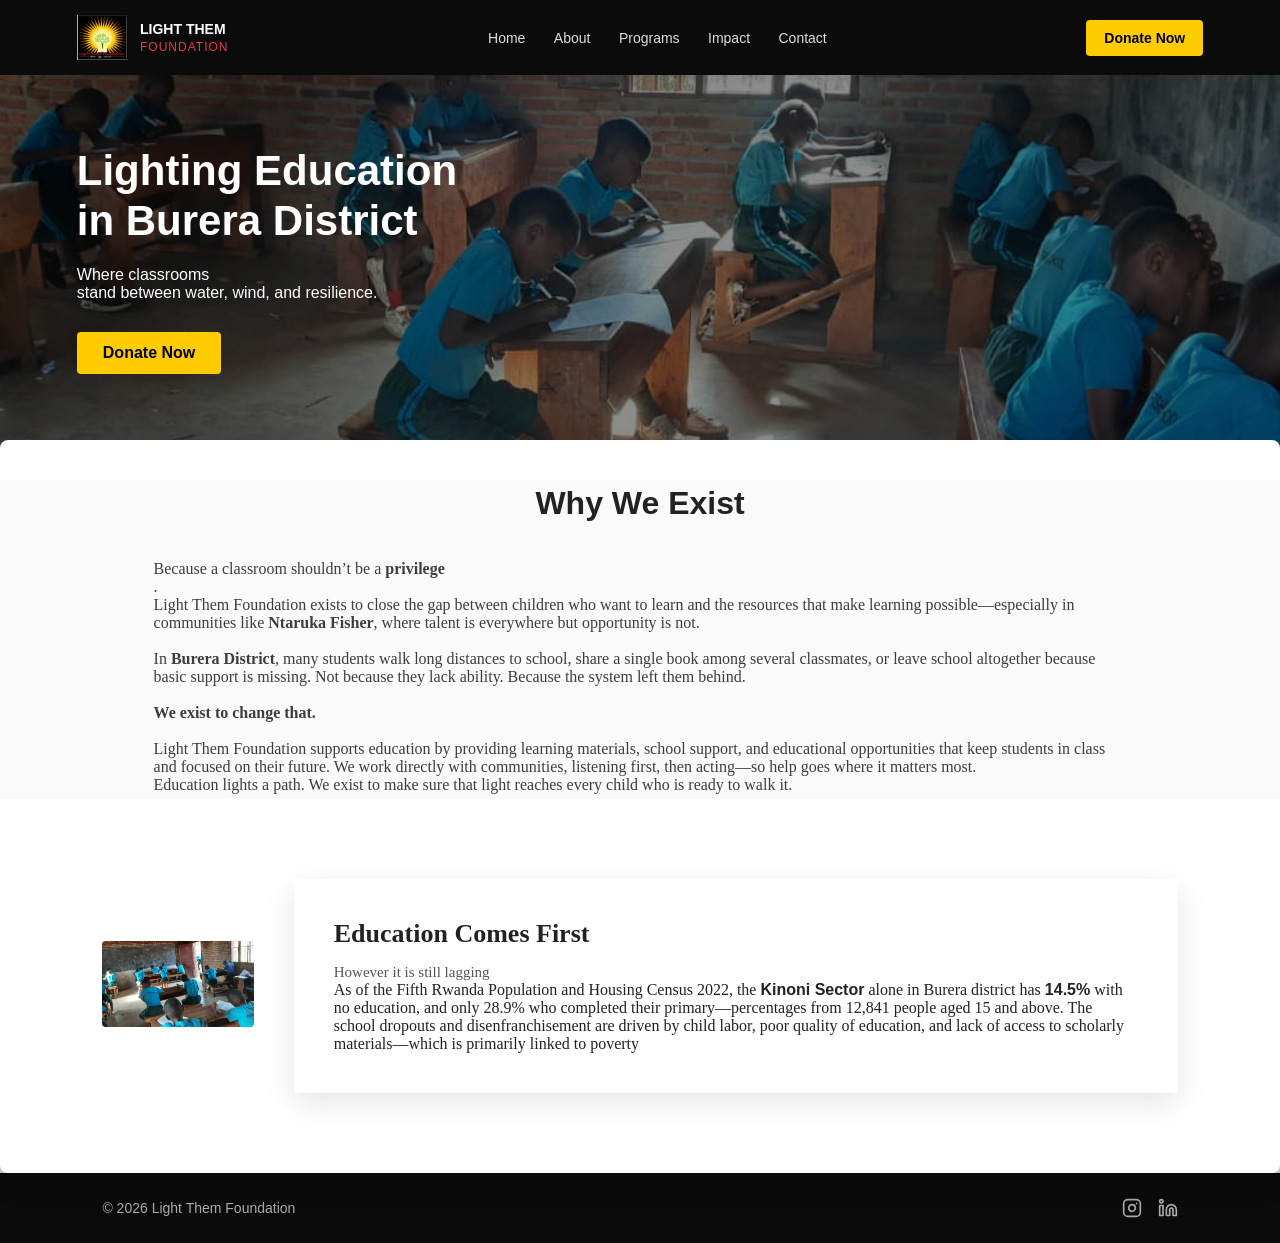
==== index.html @ 9724ca8f "LTM official website" ====
<!DOCTYPE html>
<html lang="en">
<head>
    <meta charset="UTF-8">
    <title>Light Them Foundation - Them Also Valued</title>
    <meta name="description" content="Light Them Foundation exists to close the gap between children,who want to learn and the educational resources in Burera District, Rwanda.">
    <meta name="google-site-verification" content="2LWvDCspux7l4hZqRlFNMhy4M7Yd1AF5LCCPHjWAyz8" />
    <meta name="viewport" content="width=device-width, initial-scale=1.0">
    <link rel="icon" type="image/png" href="Assets/images/logo.png">
    <link rel="apple-touch-icon" sizes="180x180" href="/apple-touch-icon.png">
    <link rel="icon" type="image/png" sizes="32x32" href="/favicon-32x32.png">
    <link rel="icon" type="image/png" sizes="16x16" href="/favicon-16x16.png">
    <link rel="manifest" href="/site.webmanifest">
    <link rel="stylesheet" href="Assets/css/styles.css">
</head>
<body>

<!-- HEADER -->
<header class="header">
    <div class="header-inner">
        <div class="logo">
            <img src="Assets/images/logo.png" alt="Light Them Foundation Logo">
            <div class="logo-text">
                <strong>LIGHT THEM</strong>
                <span>FOUNDATION</span>
            </div>
        </div>
        <nav class="nav" id="mainNav">
            <a href="index.html">Home</a>
            <a href="about.html">About</a>
            <a href="programs.html">Programs</a>
            <a href="impact.html">Impact</a>
            <a href="contact.html">Contact</a>
        </nav>

        <a href="https://whydonate.com/fundraising/support-education"
           target="_blank"
           class="donate-btn">
            Donate Now
        </a>
        <span class="menu-icon" id="menuIcon">&#9776;</span>
    </div>
</header>

<!-- HERO as background -->
<div class="hero-bg">
    <img src="Assets/images/hero.jpeg" alt="Ntaruka Fisher community">
    <div class="hero-overlay">
        <h1>Lighting Education<br>in Burera District</h1>
        <p>
            Where classrooms<br>
            stand between water, wind, and resilience.
        </p>
        <a href="https://whydonate.com/fundraising/support-education"
           target="_blank"
           class="hero-btn">
            Donate Now
        </a>
    </div>
</div>

<div class="content-wrapper">
    <!-- WHY WE EXIST -->
    <section class="why">
        <h2>Why We Exist</h2>
        <p>
            <br>Because a classroom shouldn’t be a <b>privilege</b></br>.

            <br>Light Them Foundation exists to close the gap between children who want to learn and the resources that make
            learning possible—especially in communities like <b>Ntaruka Fisher</b>, where talent is everywhere but opportunity is not.</br>

            <br>In <strong>Burera District</strong>, many students walk long distances to school, share a single book among several classmates,
            or leave school altogether because basic support is missing. Not because they lack ability. Because the system left them behind.<br>

            <br><strong>We exist to change that.</strong></br>

            <br>Light Them Foundation supports education by providing learning materials, school support, and educational opportunities that keep students
            in class and focused on their future. We work directly with communities, listening first, then acting—so help goes where it matters most.</br>

            Education lights a path.
            We exist to make sure that light reaches every child who is ready to walk it.

        </p>
    </section>

    <!-- IMAGE + TEXT SECTION -->
    <section class="feature">
        <div class="feature-image">
            <img src="Assets/images/dd.jpeg" alt="Classroom learning">
        </div>

        <div class="feature-text">
            <h3>Education Comes First</h3>
            <p>
                <p>However it is still lagging</p>
                As of the Fifth Rwanda Population and Housing Census 2022,
                the <b>Kinoni Sector</b> alone in Burera district has <b>14.5%</b> with no education,
                and only 28.9% who completed their primary—percentages from 12,841 people
                aged 15 and above. The school dropouts and disenfranchisement are driven by
                child labor, poor quality of education, and lack of access to scholarly materials—which 
                is primarily linked to poverty
            </p>
        </div>
    </section>
</div>

<!-- FOOTER -->
<footer class="footer">
    <span>© 2026 Light Them Foundation</span>
    <div class="footer-socials">
        <a href="https://www.instagram.com/light_them_foundation/" target="_blank" aria-label="Instagram">
            <svg xmlns="http://www.w3.org/2000/svg" width="20" height="20" viewBox="0 0 24 24" fill="none" stroke="currentColor" stroke-width="2" stroke-linecap="round" stroke-linejoin="round"><rect x="2" y="2" width="20" height="20" rx="5" ry="5"/><path d="M16 11.37A4 4 0 1 1 12.63 8 4 4 0 0 1 16 11.37z"/><line x1="17.5" y1="6.5" x2="17.51" y2="6.5"/></svg>
        </a>
        <a href="https://www.linkedin.com/company/lightthemfoundation" target="_blank" aria-label="LinkedIn">
            <svg xmlns="http://www.w3.org/2000/svg" width="20" height="20" viewBox="0 0 24 24" fill="none" stroke="currentColor" stroke-width="2" stroke-linecap="round" stroke-linejoin="round"><path d="M16 8a6 6 0 0 1 6 6v7h-4v-7a2 2 0 0 0-4 0v7h-4v-7a6 6 0 0 1 6-6z"/><rect x="2" y="9" width="4" height="12"/><circle cx="4" cy="4" r="2"/></svg>
        </a>
    </div>
</footer>

<script src="Assets/js/menu.js"></script>
</body>
</html>
---- Assets/css/styles.css ----
/* Tooltip for Schools Reached */
html{
    font-family: 'Times New Roman', Times, serif;
}

.impact-box {
    position: relative;
}
.schools-tooltip {
    transition: opacity 0.2s, transform 0.2s;
    opacity: 0;
    pointer-events: none;
    transform: translateY(10px);
}
.impact-box:hover .schools-tooltip {
    display: block !important;
    opacity: 1;
    pointer-events: auto;
    transform: translateY(-10px) translateX(-20px);

}
/* Fixed header */
.header {
    position: fixed;
    top: 0;
    left: 0;
    width: 100vw;
    z-index: 100;
    background: #0b0b0b;
    padding: 15px 6%;
    box-shadow: 0 2px 12px rgba(0,0,0,0.07);
}
.header-inner {
    max-width: 1200px;
    margin: 0 auto;
    display: flex;
    align-items: center;
    justify-content: space-between;
}

/* Hamburger menu styles for small screens */
@media (max-width: 768px) {
    .nav {
        display: none;
        flex-direction: column;
        background: #222;
        position: absolute;
        top: 60px;
        left: 0;
        width: 100vw;
        padding: 18px 3%;
        z-index: 101;
    }
    .nav.show {
        display: flex;
    }
    .menu-icon {
        display: flex;
        cursor: pointer;
        font-size: 28px;
        color: #ffcc00;
        margin-right: 18px;
    }
    .header-inner {
        position: relative;
        display: flex;
        flex-direction: row !important;
        align-items: center !important;
        justify-content: space-between !important;
    }
}

@media (min-width: 769px) {
    .menu-icon {
        display: none;
    }
}

body {
    padding-top: 80px;
}

/* Footer remains normal, not fixed */
/* HERO as background */
.hero-bg {
    position: fixed;
    top: 0;
    left: 0;
    width: 100vw;
    height: 520px;
    z-index: 0;
    overflow: hidden;
}
.hero-bg img {
    width: 100vw;
    height: 520px;
    object-fit: cover;
    display: block;
}
.hero-overlay {
    position: absolute;
    top: 0;
    left: 0;
    width: 100vw;
    height: 520px;
    background: rgba(0,0,0,0.45);
    color: #fff;
    display: flex;
    flex-direction: column;
    justify-content: center;
    align-items: flex-start;
    padding: 90px 6%;
    z-index: 1;
}

.content-wrapper {
    position: relative;
    z-index: 2;
    background: #fff;
    margin-top: 360px;
    box-shadow: 0 10px 30px rgba(0,0,0,0.08);
    border-radius: 8px;
    padding: 40px 0 0 0;
}

@media (max-width: 768px) {
    .content-wrapper {
        margin-top: 230px;
    }
    .page-hero{
        margin-top: 30px;
    }
}

@media (max-width: 500px) {
    .content-wrapper {
        margin-top: 230px;
    }
    .page-hero{
        margin-top: 30px;
    }
}
/* PROGRAMS PAGE */
.page-hero {
    background: #fafafa;
    padding: 60px 0 30px 0;
    text-align: center;
}
.page-hero h1 {
    font-size: 36px;
    margin-bottom: 12px;
}
.page-hero p {
    color: #555;
    font-size: 18px;
}

.programs-section {
    display: flex;
    flex-direction: column;
    gap: 40px;
    padding: 60px 8%;
}
.program {
    display: flex;
    align-items: center;
    gap: 40px;
    background: #fff;
    box-shadow: 0 4px 18px rgba(0,0,0,0.07);
    border-radius: 6px;
    padding: 32px;
}
.program img {
    width: 220px;
    height: 160px;
    object-fit: cover;
    border-radius: 6px;
}
.program.reverse {
    flex-direction: row-reverse;
}
.program h3 {
    font-size: 22px;
    margin-bottom: 10px;
}
.program p, .program br {
    color: #444;
    font-size: 15px;
    font-family: 'Times New Roman', Times, serif;
}

/* NEWS SECTION */
.news-section {
    background: #fafafa;
    padding: 60px 8%;
    text-align: center;
}
.news-section h2 {
    font-size: 28px;
    margin-bottom: 10px;
}
.news-intro {
    color: #666;
    margin-bottom: 30px;
}
.news-grid {
    display: flex;
    gap: 32px;
    justify-content: center;
    flex-wrap: wrap;
}
.news-card {
    background: #fff;
    box-shadow: 0 2px 10px rgba(0,0,0,0.08);
    border-radius: 6px;
    padding: 18px;
    width: 220px;
    cursor: pointer;
    transition: box-shadow 0.2s;
    font-family: 'Times New Roman', Times, serif;
}
.news-card:hover {
    box-shadow: 0 6px 24px rgba(0,0,0,0.13);
}
.news-card img {
    width: 100%;
    height: 120px;
    object-fit: cover;
    border-radius: 4px;
    margin-bottom: 10px;
}
.news-card h4 {
    font-size: 16px;
    color: #222;
    margin: 0;
}

/* MODAL */
.modal {
    display: none;
    position: fixed;
    z-index: 1000;
    left: 0;
    top: 0;
    width: 100vw;
    height: 100vh;
    background: rgba(0,0,0,0.5);
    justify-content: center;
    align-items: center;
}
.modal-content {
    background: #fff;
    padding: 32px;
    border-radius: 8px;
    max-width: 400px;
    text-align: center;
    position: relative;
}
.modal-content img {
    width: 100%;
    height: 180px;
    object-fit: cover;
    border-radius: 6px;
    margin-bottom: 16px;
}
.modal-content h3 {
    margin: 10px 0 8px 0;
    font-size: 20px;
}
.modal-content p {
    color: #444;
    font-size: 15px;
}
.close {
    position: absolute;
    top: 10px;
    right: 18px;
    font-size: 24px;
    color: #888;
    cursor: pointer;
}
* {
    margin: 0;
    padding: 0;
    box-sizing: border-box;
    font-family: Arial, Helvetica, sans-serif;
}

body {
    color: #222;
    background: #d1c9c9;
}

/* HEADER */
.header {
    background: #0b0b0b;
    padding: 15px 6%;
}

.header-inner {
    display: flex;
    align-items: center;
    justify-content: space-between;
}

.logo {
    display: flex;
    align-items: center;
    gap: 12px;
}

.logo img {
    height: 45px;
}

.logo-text strong {
    color: #ffffff;
    display: block;
    font-size: 14px;
}

.logo-text span {
    color: #e63946;
    font-size: 12px;
    letter-spacing: 1px;
}

.nav a {
    color: #ddd;
    text-decoration: none;
    margin: 0 12px;
    font-size: 14px;
}

.nav a:hover {
    color: #ffcc00;
}

.donate-btn {
    background: #ffcc00;
    color: #000;
    padding: 10px 18px;
    text-decoration: none;
    font-weight: bold;
    border-radius: 4px;
    font-size: 14px;
}

/* HERO */
.hero {
    position: relative;
    height: 520px;
}

.hero img {
    width: 100%;
    height: 100%;
    object-fit: cover;
}

.hero-overlay {
    position: absolute;
    top: 0;
    left: 0;
    right: 0;
    bottom: 0;
    background: rgba(0,0,0,0.45);
    color: #fff;
    padding: 90px 6%;
}

.hero-overlay h1 {
    font-size: 42px;
    margin-bottom: 20px;
    line-height: 1.2;
}

.hero-overlay p {
    font-size: 16px;
    margin-bottom: 30px;
}

.hero-btn {
    background: #ffcc00;
    color: #000;
    padding: 12px 26px;
    text-decoration: none;
    font-weight: bold;
    border-radius: 4px;
}

/* WHY WE EXIST */
.why {
    padding: 5px 12%;
    text-align: center;
    background: #fafafa;
}

.why h2 {
    font-size: 32px;
    margin-bottom: 20px;
}

.why p {
    font-size: 16px;
    color: #3d3d3d;
    text-align: left;
    font-family: Times New Roman;
}
.why strong, .why b {
    text-align: left;
    font-family: Times New Roman;
}
/* FEATURE SECTION */
.feature {
    display: flex;
    align-items: center;
    gap: 40px;
    padding: 80px 8%;
}

.feature-image img {
    width: 100%;
    max-width: 500px;
    border-radius: 4px;
}

.feature-text {
    background: #fff;
    padding: 40px;
    box-shadow: 0 10px 30px rgba(0,0,0,0.1);
    font-family: 'Times New Roman', Times, serif;
}

.feature-text h3 {
    font-size: 26px;
    margin-bottom: 15px;
    font-family: 'Times New Roman', Times, serif;
}

.feature-text p {
    color: #555;
    font-size: 15px;
    font-family: 'Times New Roman', Times, serif;
}
.feature-text strong{
    font-family: 'Times New Roman', Times, serif;
}
.feature-text li{
    font-family: 'Times New Roman', Times, serif;
    margin-bottom:16px;
}
/* FOOTER */
.footer {
    background: #0b0b0b;
    color: #aaa;
    padding: 25px 8%;
    font-size: 14px;
    display: flex;
    align-items: center;
    justify-content: space-between;
}
.footer-socials {
    display: flex;
    gap: 16px;
}
.footer-socials a {
    color: #aaa;
    transition: color 0.2s;
    display: flex;
}
.footer-socials a:hover {
    color: #f4c430;
}
/* IMPACT NUMBERS */
.impact-numbers {
    display: grid;
    grid-template-columns: repeat(auto-fit, minmax(200px, 1fr));
    padding: 80px 8%;
    background: #111;
    color: #fff;
    gap: 40px;
    text-align: center;
}

.impact-box span {
    font-size: 48px;
    font-weight: bold;
    color: #f4c430;
}

.impact-box p {
    margin-top: 10px;
    font-size: 16px;
}

/* STORIES */
.impact-stories {
    padding: 80px 8%;
}

.story {
    display: flex;
    gap: 40px;
    margin-bottom: 60px;
    align-items: center;
}

.story.reverse {
    flex-direction: row-reverse;
}

.story img {
    width: 45%;
    border-radius: 6px;
}

.story h3 {
    font-size: 24px;
    margin-bottom: 10px;
}

/* ACADEMIC */
.academic-impact {
    padding: 60px 12%;
    background: #f5f5f5;
}

.academic-impact ul {
    list-style: square;
    padding-left: 20px;
}

.academic-impact li {
    margin-bottom: 12px;
}

/* CTA */
.impact-cta {
    padding: 80px 10%;
    text-align: center;
    background: #000;
    color: #fff;
}

.impact-cta a {
    display: inline-block;
    margin-top: 20px;
    padding: 14px 30px;
    background: #f4c430;
    color: #000;
    text-decoration: none;
    font-weight: bold;
}

/* Responsive Design for Mobile and Tablet */
@media (max-width: 1024px) {
    .feature, .impact-stories, .programs-section, .news-section, .academic-impact, .impact-cta {
        padding-left: 3%;
        padding-right: 3%;
    }
    .header-inner, .content-wrapper {
        max-width: 100%;
        padding-left: 2%;
        padding-right: 2%;
    }
}

@media (max-width: 768px) {
    .header-inner, .content-wrapper {
        flex-direction: column;
        align-items: flex-start;
        padding: 0 2%;
    }
    .logo {
        margin-bottom: 10px;
    }
    .nav {
        margin-top: 10px;
    }
    .feature {
        flex-direction: column;
        gap: 24px;
        padding: 40px 3%;
    }
    .programs-section {
        gap: 24px;
        padding: 40px 3%;
    }
    .program {
        flex-direction: column !important;
        gap: 18px;
        padding: 18px;
        align-items: flex-start;
    }
    .program img {
        width: 100%;
        height: 160px;
        max-width: 100%;
    }
    .news-grid {
        flex-direction: column;
        gap: 18px;
        align-items: center;
    }
    .impact-numbers {
        grid-template-columns: 1fr 1fr;
        gap: 18px;
        padding: 40px 3%;
    }
    .story {
        flex-direction: column !important;
        gap: 18px;
    }
    .story img {
        width: 100%;
        height: auto;
    }
    .hero-bg, .hero-bg img, .hero-overlay, .hero {
        height: 320px;
        min-height: 220px;
        margin-top: 30px;
    }
    .hero-overlay, .hero-overlay h1 {
        padding: 40px 3%;
        font-size: 28px;
    }
    .why {
        padding: 40px 3%;
    }
    .academic-impact {
        padding: 30px 3%;
    }
    .impact-cta {
        padding: 40px 3%;
    }
}

@media (max-width: 480px) {
    .header-inner{
        padding: 0 1%;
    } 
    .content-wrapper {
        padding: 0 1%;
        margin-top: 260px;
    }
    .logo img {
        height: 32px;
    }
    .hero-bg, .hero-bg img, .hero-overlay, .hero {
        height: 300px;
        min-height: 120px;
        margin-top: 40px;
    }
    .hero-overlay h1 {
        font-size: 18px;
    }
    .hero-overlay p, .why p, .feature-text p, .program p, .news-card h4, .modal-content p {
        font-size: 13px;
    }
    .impact-numbers {
        grid-template-columns: 1fr;
        gap: 12px;
        padding: 20px 1%;
    }
    .program img, .news-card img, .modal-content img {
        height: 100px;
    }
    .footer {
        font-size: 12px;
        padding: 12px;
    }
    .impact-cta a {
        padding: 10px 16px;
        font-size: 13px;
    }
}
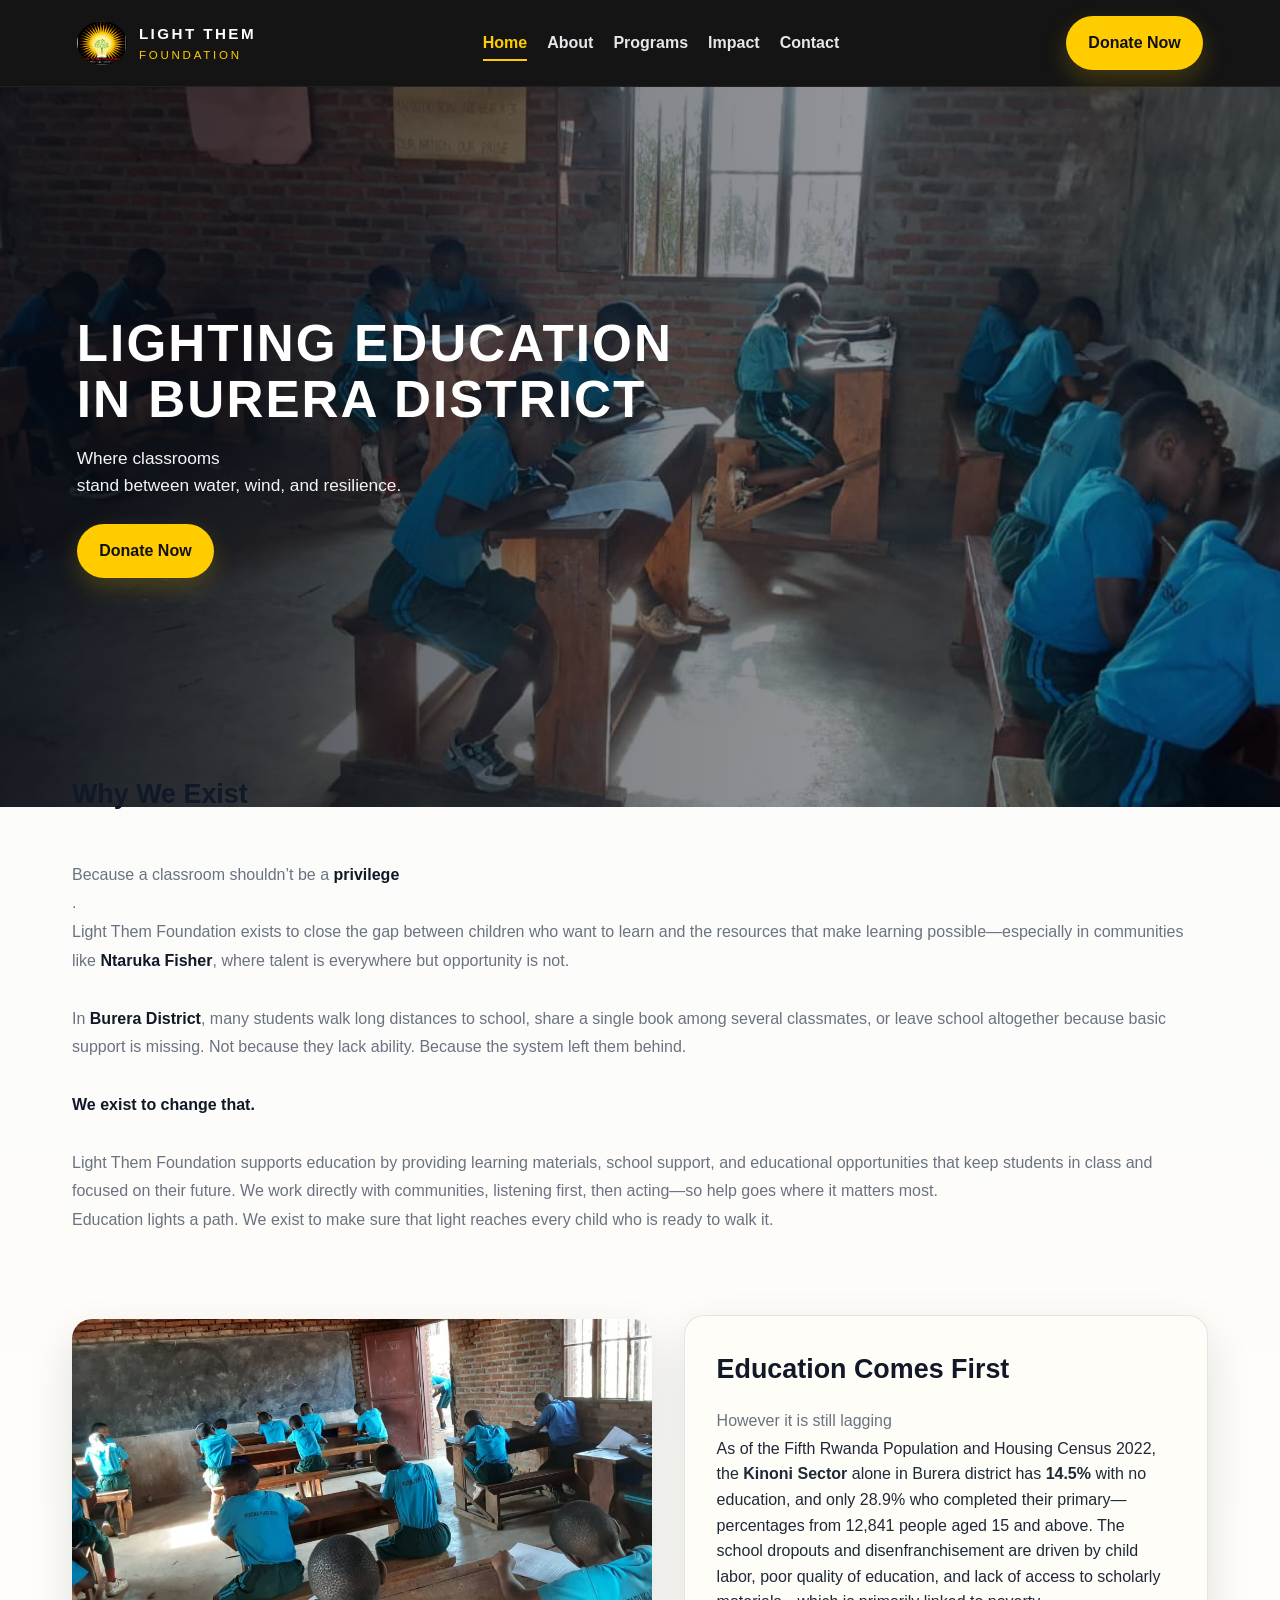
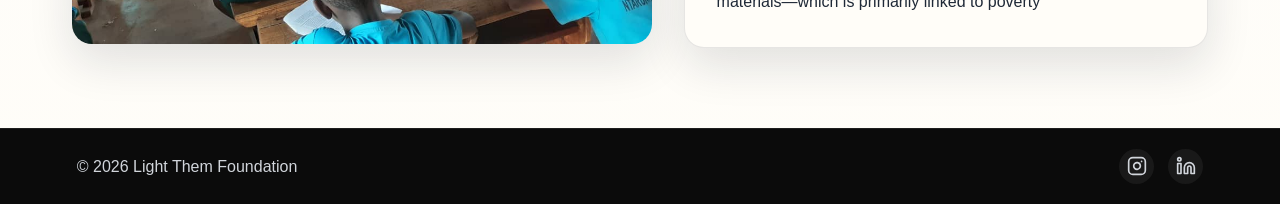
==== commit a7fc3af9: "Enhance website UI and interactions" ====
--- a/index.html
+++ b/index.html
@@ -7,10 +7,10 @@
     <meta name="google-site-verification" content="2LWvDCspux7l4hZqRlFNMhy4M7Yd1AF5LCCPHjWAyz8" />
     <meta name="viewport" content="width=device-width, initial-scale=1.0">
     <link rel="icon" type="image/png" href="Assets/images/logo.png">
-    <link rel="apple-touch-icon" sizes="180x180" href="/apple-touch-icon.png">
-    <link rel="icon" type="image/png" sizes="32x32" href="/favicon-32x32.png">
-    <link rel="icon" type="image/png" sizes="16x16" href="/favicon-16x16.png">
-    <link rel="manifest" href="/site.webmanifest">
+    <link rel="apple-touch-icon" sizes="180x180" href="Assets/images/logo.png">
+    <link rel="icon" type="image/png" sizes="32x32" href="Assets/images/logo.png">
+    <link rel="icon" type="image/png" sizes="16x16" href="Assets/images/logo.png">
+    <link rel="manifest" href="Assets/images/site.webmanifest">
     <link rel="stylesheet" href="Assets/css/styles.css">
 </head>
 <body>
@@ -38,7 +38,7 @@
            class="donate-btn">
             Donate Now
         </a>
-        <span class="menu-icon" id="menuIcon">&#9776;</span>
+        <button type="button" class="menu-icon" id="menuIcon" aria-label="Open navigation menu" aria-expanded="false" aria-controls="mainNav">&#9776;</button>
     </div>
 </header>
 
--- a/Assets/css/styles.css
+++ b/Assets/css/styles.css
@@ -1,677 +1,884 @@
-/* Tooltip for Schools Reached */
-html{
-    font-family: 'Times New Roman', Times, serif;
-}
-
-.impact-box {
-    position: relative;
-}
-.schools-tooltip {
-    transition: opacity 0.2s, transform 0.2s;
-    opacity: 0;
-    pointer-events: none;
-    transform: translateY(10px);
-}
-.impact-box:hover .schools-tooltip {
-    display: block !important;
-    opacity: 1;
-    pointer-events: auto;
-    transform: translateY(-10px) translateX(-20px);
-
-}
-/* Fixed header */
+:root {
+    --brand-gold: #ffcc00;
+    --brand-gold-strong: #f4c430;
+    --brand-dark: #111827;
+    --text: #1f2937;
+    --muted: #6b7280;
+    --surface: #fffdf8;
+    --surface-alt: #f8fafc;
+    --border: rgba(17, 24, 39, 0.1);
+    --shadow: 0 18px 45px rgba(17, 24, 39, 0.12);
+}
+
+* {
+    margin: 0;
+    padding: 0;
+    box-sizing: border-box;
+}
+
+html {
+    scroll-behavior: smooth;
+    font-size: 16px;
+}
+
+body {
+    font-family: "Segoe UI", Roboto, Arial, sans-serif;
+    color: var(--text);
+    line-height: 1.6;
+    background: linear-gradient(180deg, var(--surface-alt) 0%, var(--surface) 100%);
+}
+
+img {
+    display: block;
+    max-width: 100%;
+}
+
+a {
+    color: inherit;
+    text-decoration: none;
+}
+
+button,
+input,
+textarea {
+    font: inherit;
+}
+
+:focus-visible {
+    outline: 3px solid var(--brand-gold);
+    outline-offset: 2px;
+}
+
+.skip-link {
+    position: absolute;
+    left: -999px;
+    top: auto;
+}
+
+.skip-link:focus {
+    left: 1rem;
+    top: 1rem;
+    z-index: 2000;
+    background: #fff;
+    color: #111;
+    padding: 0.75rem 1rem;
+    border-radius: 0.5rem;
+}
+
 .header {
-    position: fixed;
+    position: sticky;
     top: 0;
-    left: 0;
-    width: 100vw;
-    z-index: 100;
-    background: #0b0b0b;
-    padding: 15px 6%;
-    box-shadow: 0 2px 12px rgba(0,0,0,0.07);
-}
+    z-index: 120;
+    width: 100%;
+    background: rgba(11, 11, 11, 0.96);
+    backdrop-filter: blur(12px);
+    border-bottom: 1px solid rgba(255, 255, 255, 0.06);
+    padding: 1rem 6%;
+}
+
+.header.scrolled {
+    box-shadow: 0 12px 30px rgba(0, 0, 0, 0.18);
+}
+
 .header-inner {
     max-width: 1200px;
     margin: 0 auto;
     display: flex;
     align-items: center;
     justify-content: space-between;
-}
-
-/* Hamburger menu styles for small screens */
+    gap: 1rem;
+}
+
+.logo {
+    display: flex;
+    align-items: center;
+    gap: 0.75rem;
+}
+
+.logo img {
+    height: 44px;
+    width: auto;
+    border-radius: 50%;
+}
+
+.logo-text strong {
+    display: block;
+    color: #fff;
+    font-size: 0.95rem;
+    letter-spacing: 0.16em;
+}
+
+.logo-text span {
+    display: block;
+    color: var(--brand-gold);
+    font-size: 0.72rem;
+    letter-spacing: 0.24em;
+    text-transform: uppercase;
+}
+
+.nav {
+    display: flex;
+    align-items: center;
+    gap: 1.25rem;
+}
+
+.nav a {
+    color: #e5e7eb;
+    font-weight: 600;
+    position: relative;
+    transition: color 0.2s ease;
+}
+
+.nav a::after {
+    content: "";
+    position: absolute;
+    left: 0;
+    bottom: -0.3rem;
+    width: 0;
+    height: 2px;
+    background: var(--brand-gold);
+    transition: width 0.2s ease;
+}
+
+.nav a:hover,
+.nav a.active {
+    color: var(--brand-gold);
+}
+
+.nav a:hover::after,
+.nav a.active::after {
+    width: 100%;
+}
+
+.donate-btn,
+.hero-btn,
+.impact-cta a,
+.contact-form button {
+    display: inline-flex;
+    align-items: center;
+    justify-content: center;
+    background: var(--brand-gold);
+    color: #111;
+    font-weight: 700;
+    border-radius: 999px;
+    padding: 0.9rem 1.4rem;
+    box-shadow: 0 10px 24px rgba(255, 204, 0, 0.2);
+    transition: transform 0.2s ease, box-shadow 0.2s ease;
+    border: none;
+    cursor: pointer;
+}
+
+.donate-btn:hover,
+.hero-btn:hover,
+.impact-cta a:hover,
+.contact-form button:hover {
+    transform: translateY(-2px);
+    box-shadow: 0 16px 30px rgba(255, 204, 0, 0.26);
+}
+
+.menu-icon {
+    display: none;
+    align-items: center;
+    justify-content: center;
+    background: none;
+    border: none;
+    color: var(--brand-gold);
+    font-size: 1.75rem;
+    padding: 0.2rem 0.4rem;
+    border-radius: 0.4rem;
+}
+
+.menu-icon:hover {
+    background: rgba(255, 255, 255, 0.08);
+}
+
+.hero-bg {
+    position: relative;
+    min-height: 560px;
+    overflow: hidden;
+    isolation: isolate;
+}
+
+.hero-bg img {
+    width: 100%;
+    height: 100%;
+    min-height: 560px;
+    object-fit: cover;
+    transform: scale(1.02);
+}
+
+.hero-bg::after {
+    content: "";
+    position: absolute;
+    inset: 0;
+    background: linear-gradient(90deg, rgba(5, 10, 20, 0.82) 0%, rgba(5, 10, 20, 0.5) 45%, rgba(5, 10, 20, 0.35) 100%);
+    z-index: 1;
+}
+
+.hero-overlay {
+    position: absolute;
+    inset: 0;
+    z-index: 2;
+    display: flex;
+    flex-direction: column;
+    justify-content: center;
+    align-items: flex-start;
+    padding: 5.5rem 6%;
+    max-width: 780px;
+    color: #fff;
+}
+
+.hero-overlay h1 {
+    font-size: clamp(2rem, 4vw, 3.5rem);
+    line-height: 1.1;
+    margin-bottom: 1rem;
+    text-transform: uppercase;
+    letter-spacing: 0.04em;
+}
+
+.hero-overlay p {
+    font-size: 1.08rem;
+    margin-bottom: 1.5rem;
+    color: #f3f4f6;
+    max-width: 540px;
+}
+
+.content-wrapper {
+    max-width: 1200px;
+    margin: -90px auto 0;
+    padding: 0 2rem 3rem;
+    position: relative;
+    z-index: 3;
+}
+
+.page-hero {
+    max-width: 1200px;
+    margin: 2rem auto 0;
+    padding: 5rem 2rem 2.5rem;
+    text-align: center;
+    background: linear-gradient(180deg, rgba(255, 255, 255, 0.88), rgba(248, 250, 252, 0.96));
+    border-radius: 1.25rem;
+    box-shadow: var(--shadow);
+}
+
+.page-hero h1 {
+    font-size: clamp(2rem, 3.3vw, 2.75rem);
+    margin-bottom: 0.75rem;
+    color: var(--brand-dark);
+}
+
+.page-hero p {
+    font-size: 1.05rem;
+    color: var(--muted);
+}
+
+.why,
+.feature,
+.program,
+.story,
+.impact-box,
+.news-card,
+.contact-info,
+.contact-form,
+.contact-map,
+.academic-impact,
+.impact-cta,
+.programs-section,
+.news-section {
+    position: relative;
+}
+
+.why {
+    padding: 3.5rem 0 1rem;
+    text-align: left;
+    background: transparent;
+}
+
+.why h2,
+.feature-text h3,
+.program h3,
+.news-section h2,
+.impact-stories h2,
+.academic-impact h2,
+.impact-cta h2 {
+    font-size: clamp(1.6rem, 2.1vw, 2.1rem);
+    margin-bottom: 1rem;
+    color: var(--brand-dark);
+}
+
+.why p,
+.feature-text p,
+.program p,
+.story p,
+.academic-impact li,
+.contact-info p,
+.contact-form input,
+.contact-form textarea,
+.news-card p {
+    color: var(--muted);
+    font-size: 1rem;
+    line-height: 1.8;
+}
+
+.why strong,
+.why b {
+    color: var(--brand-dark);
+}
+
+.feature {
+    display: grid;
+    grid-template-columns: 1.05fr 0.95fr;
+    gap: 2rem;
+    align-items: center;
+    padding: 4rem 0 2rem;
+}
+
+.feature-image img {
+    width: 100%;
+    min-height: 320px;
+    object-fit: cover;
+    border-radius: 1.25rem;
+    box-shadow: var(--shadow);
+}
+
+.feature-text {
+    background: var(--surface);
+    padding: 2rem;
+    border-radius: 1.25rem;
+    box-shadow: var(--shadow);
+    border: 1px solid var(--border);
+}
+
+.feature-text ul {
+    list-style: none;
+    display: grid;
+    gap: 1rem;
+    margin-top: 1.25rem;
+}
+
+.feature-text li {
+    padding-left: 1.2rem;
+    position: relative;
+}
+
+.feature-text li::before {
+    content: "•";
+    position: absolute;
+    left: 0;
+    color: var(--brand-gold);
+    font-weight: 700;
+}
+
+.programs-section {
+    display: grid;
+    gap: 1.5rem;
+    padding: 3rem 0 2rem;
+    max-width: 1200px;
+    margin: 0 auto;
+}
+
+.program {
+    display: grid;
+    grid-template-columns: 320px 1fr;
+    gap: 2rem;
+    align-items: center;
+    background: var(--surface);
+    border: 1px solid var(--border);
+    border-radius: 1.25rem;
+    padding: 1.5rem;
+    box-shadow: var(--shadow);
+}
+
+.program.reverse {
+    grid-template-columns: 1fr 320px;
+}
+
+.program.reverse img {
+    grid-column: 2;
+}
+
+.program.reverse > div {
+    grid-column: 1;
+    grid-row: 1;
+}
+
+.program img {
+    width: 100%;
+    height: 220px;
+    object-fit: cover;
+    border-radius: 1rem;
+}
+
+.program h3 {
+    margin-bottom: 0.7rem;
+}
+
+.news-section {
+    background: linear-gradient(180deg, #f8fafc 0%, #fdfcf7 100%);
+    padding: 4rem 2rem;
+    text-align: center;
+    margin-top: 2rem;
+}
+
+.news-intro {
+    color: var(--muted);
+    margin-bottom: 2rem;
+}
+
+.news-grid {
+    display: grid;
+    grid-template-columns: repeat(auto-fit, minmax(240px, 1fr));
+    gap: 1.5rem;
+    max-width: 960px;
+    margin: 0 auto;
+}
+
+.news-card {
+    background: var(--surface);
+    border: 1px solid var(--border);
+    padding: 1rem;
+    border-radius: 1rem;
+    box-shadow: var(--shadow);
+    cursor: pointer;
+    transition: transform 0.2s ease, box-shadow 0.2s ease;
+}
+
+.news-card:hover {
+    transform: translateY(-4px);
+    box-shadow: 0 22px 45px rgba(15, 23, 42, 0.16);
+}
+
+.news-card img {
+    width: 100%;
+    height: 140px;
+    object-fit: cover;
+    border-radius: 0.8rem;
+    margin-bottom: 0.9rem;
+}
+
+.news-card h4 {
+    font-size: 1.05rem;
+    color: var(--brand-dark);
+}
+
+.modal {
+    display: none;
+    position: fixed;
+    inset: 0;
+    background: rgba(15, 23, 42, 0.7);
+    align-items: center;
+    justify-content: center;
+    padding: 1.2rem;
+    z-index: 2000;
+}
+
+.modal-content {
+    background: #fff;
+    border-radius: 1.25rem;
+    max-width: 480px;
+    width: min(100%, 480px);
+    padding: 2rem;
+    position: relative;
+    box-shadow: var(--shadow);
+}
+
+.modal-content img {
+    width: 100%;
+    height: 180px;
+    object-fit: cover;
+    border-radius: 0.8rem;
+    margin-bottom: 1rem;
+}
+
+.modal-content h3 {
+    margin: 0 0 0.6rem;
+    color: var(--brand-dark);
+}
+
+.modal-content p {
+    color: var(--muted);
+}
+
+.close {
+    position: absolute;
+    top: 0.8rem;
+    right: 0.95rem;
+    font-size: 1.5rem;
+    cursor: pointer;
+    color: var(--muted);
+}
+
+.impact-numbers {
+    display: grid;
+    grid-template-columns: repeat(auto-fit, minmax(220px, 1fr));
+    gap: 1.25rem;
+    padding: 4rem 2rem;
+    background: linear-gradient(135deg, #111827 0%, #1f2937 100%);
+    color: #fff;
+    max-width: 1200px;
+    margin: 2rem auto 0;
+    border-radius: 1.25rem;
+    box-shadow: var(--shadow);
+}
+
+.impact-box {
+    padding: 1.5rem;
+    border: 1px solid rgba(255, 255, 255, 0.12);
+    border-radius: 1rem;
+    background: rgba(255, 255, 255, 0.04);
+    position: relative;
+}
+
+.impact-box .counter {
+    display: block;
+    font-size: clamp(2rem, 3vw, 3rem);
+    font-weight: 800;
+    color: var(--brand-gold-strong);
+}
+
+.impact-box p {
+    margin-top: 0.4rem;
+    color: #e5e7eb;
+}
+
+.schools-tooltip {
+    position: absolute;
+    left: 50%;
+    top: 110%;
+    transform: translateX(-50%);
+    width: 220px;
+    background: #fff;
+    color: #111827;
+    border-radius: 0.9rem;
+    padding: 1rem;
+    box-shadow: var(--shadow);
+    opacity: 0;
+    pointer-events: none;
+    transition: opacity 0.2s ease, transform 0.2s ease;
+}
+
+.impact-box:hover .schools-tooltip {
+    opacity: 1;
+    transform: translateX(-50%) translateY(0);
+    pointer-events: auto;
+}
+
+.impact-stories {
+    max-width: 1200px;
+    margin: 0 auto;
+    padding: 4rem 2rem 2rem;
+}
+
+.story {
+    display: grid;
+    grid-template-columns: 1fr 1fr;
+    gap: 2rem;
+    align-items: center;
+    padding: 1.2rem 0;
+}
+
+.story img {
+    width: 100%;
+    height: 280px;
+    object-fit: cover;
+    border-radius: 1rem;
+    box-shadow: var(--shadow);
+}
+
+.story h3 {
+    margin-bottom: 0.65rem;
+    color: var(--brand-dark);
+}
+
+.academic-impact {
+    max-width: 1200px;
+    margin: 0 auto;
+    padding: 2.5rem 2rem 4rem;
+    background: transparent;
+}
+
+.academic-impact ul {
+    list-style: disc;
+    padding-left: 1.2rem;
+    display: grid;
+    gap: 0.8rem;
+}
+
+.impact-cta {
+    max-width: 1200px;
+    margin: 0 auto 3rem;
+    padding: 3rem 2rem;
+    text-align: center;
+    background: linear-gradient(135deg, #111827 0%, #0f172a 100%);
+    color: #fff;
+    border-radius: 1.25rem;
+    box-shadow: var(--shadow);
+}
+
+.contact-section {
+    display: grid;
+    grid-template-columns: 1fr 1.15fr 1fr;
+    gap: 1.5rem;
+    max-width: 1200px;
+    margin: 0 auto;
+    padding: 3rem 2rem 4rem;
+}
+
+.contact-info,
+.contact-form,
+.contact-map {
+    background: var(--surface);
+    border: 1px solid var(--border);
+    border-radius: 1.25rem;
+    box-shadow: var(--shadow);
+    padding: 1.75rem;
+}
+
+.contact-info a {
+    color: #2563eb;
+    font-weight: 600;
+}
+
+.contact-form {
+    display: grid;
+    gap: 1rem;
+}
+
+.contact-form input,
+.contact-form textarea {
+    width: 100%;
+    padding: 0.95rem 1rem;
+    border: 1px solid var(--border);
+    border-radius: 0.8rem;
+    background: #fff;
+}
+
+.contact-form textarea {
+    min-height: 140px;
+    resize: vertical;
+}
+
+.contact-form .form-success {
+    display: none;
+    color: #15803d;
+    font-weight: 600;
+    padding: 0.6rem 0.2rem;
+}
+
+.footer {
+    background: #0b0b0b;
+    color: #d1d5db;
+    padding: 1.25rem 6%;
+    display: flex;
+    align-items: center;
+    justify-content: space-between;
+    gap: 1rem;
+    border-top: 1px solid rgba(255, 255, 255, 0.08);
+}
+
+.footer-socials {
+    display: flex;
+    gap: 0.85rem;
+}
+
+.footer-socials a {
+    color: #d1d5db;
+    display: flex;
+    align-items: center;
+    justify-content: center;
+    width: 2.2rem;
+    height: 2.2rem;
+    border-radius: 999px;
+    background: rgba(255, 255, 255, 0.06);
+}
+
+.footer-socials a:hover {
+    color: var(--brand-gold);
+    background: rgba(255, 204, 0, 0.16);
+}
+
+.back-to-top {
+    position: fixed;
+    right: 1.2rem;
+    bottom: 1.2rem;
+    z-index: 1400;
+    border: none;
+    background: var(--brand-gold);
+    color: #111;
+    width: 3rem;
+    height: 3rem;
+    border-radius: 999px;
+    display: grid;
+    place-items: center;
+    box-shadow: var(--shadow);
+    opacity: 0;
+    transform: translateY(12px);
+    pointer-events: none;
+    transition: all 0.2s ease;
+}
+
+.back-to-top.visible {
+    opacity: 1;
+    transform: translateY(0);
+    pointer-events: auto;
+}
+
+.reveal {
+    opacity: 0;
+    transform: translateY(24px);
+    transition: opacity 0.7s ease, transform 0.7s ease;
+}
+
+.reveal.is-visible {
+    opacity: 1;
+    transform: translateY(0);
+}
+
+@media (max-width: 960px) {
+    .feature,
+    .program,
+    .story,
+    .contact-section {
+        grid-template-columns: 1fr;
+    }
+
+    .program.reverse {
+        grid-template-columns: 1fr;
+    }
+
+    .program.reverse img {
+        grid-column: auto;
+    }
+
+    .program.reverse > div {
+        grid-column: auto;
+        grid-row: auto;
+    }
+
+    .contact-section {
+        padding: 2rem 1rem 3rem;
+    }
+
+    .content-wrapper {
+        margin-top: -40px;
+    }
+}
+
 @media (max-width: 768px) {
     .nav {
         display: none;
         flex-direction: column;
-        background: #222;
+        align-items: flex-start;
         position: absolute;
-        top: 60px;
+        top: 100%;
         left: 0;
-        width: 100vw;
-        padding: 18px 3%;
-        z-index: 101;
-    }
+        right: 0;
+        background: rgba(10, 10, 10, 0.98);
+        padding: 1rem 6% 1.25rem;
+        border-top: 1px solid rgba(255, 255, 255, 0.08);
+    }
+
     .nav.show {
         display: flex;
     }
+
+    .nav a {
+        padding: 0.3rem 0;
+    }
+
     .menu-icon {
-        display: flex;
-        cursor: pointer;
-        font-size: 28px;
-        color: #ffcc00;
-        margin-right: 18px;
-    }
-    .header-inner {
-        position: relative;
-        display: flex;
-        flex-direction: row !important;
-        align-items: center !important;
-        justify-content: space-between !important;
-    }
-}
-
-@media (min-width: 769px) {
-    .menu-icon {
-        display: none;
-    }
-}
-
-body {
-    padding-top: 80px;
-}
-
-/* Footer remains normal, not fixed */
-/* HERO as background */
-.hero-bg {
-    position: fixed;
-    top: 0;
-    left: 0;
-    width: 100vw;
-    height: 520px;
-    z-index: 0;
-    overflow: hidden;
-}
-.hero-bg img {
-    width: 100vw;
-    height: 520px;
-    object-fit: cover;
-    display: block;
-}
-.hero-overlay {
-    position: absolute;
-    top: 0;
-    left: 0;
-    width: 100vw;
-    height: 520px;
-    background: rgba(0,0,0,0.45);
-    color: #fff;
-    display: flex;
-    flex-direction: column;
-    justify-content: center;
-    align-items: flex-start;
-    padding: 90px 6%;
-    z-index: 1;
-}
-
-.content-wrapper {
-    position: relative;
-    z-index: 2;
-    background: #fff;
-    margin-top: 360px;
-    box-shadow: 0 10px 30px rgba(0,0,0,0.08);
-    border-radius: 8px;
-    padding: 40px 0 0 0;
-}
-
-@media (max-width: 768px) {
+        display: inline-flex;
+    }
+
+    .hero-bg,
+    .hero-bg img,
+    .hero-overlay {
+        min-height: 460px;
+    }
+
     .content-wrapper {
-        margin-top: 230px;
-    }
-    .page-hero{
-        margin-top: 30px;
-    }
-}
-
-@media (max-width: 500px) {
-    .content-wrapper {
-        margin-top: 230px;
-    }
-    .page-hero{
-        margin-top: 30px;
-    }
-}
-/* PROGRAMS PAGE */
-.page-hero {
-    background: #fafafa;
-    padding: 60px 0 30px 0;
-    text-align: center;
-}
-.page-hero h1 {
-    font-size: 36px;
-    margin-bottom: 12px;
-}
-.page-hero p {
-    color: #555;
-    font-size: 18px;
-}
-
-.programs-section {
-    display: flex;
-    flex-direction: column;
-    gap: 40px;
-    padding: 60px 8%;
-}
-.program {
-    display: flex;
-    align-items: center;
-    gap: 40px;
-    background: #fff;
-    box-shadow: 0 4px 18px rgba(0,0,0,0.07);
-    border-radius: 6px;
-    padding: 32px;
-}
-.program img {
-    width: 220px;
-    height: 160px;
-    object-fit: cover;
-    border-radius: 6px;
-}
-.program.reverse {
-    flex-direction: row-reverse;
-}
-.program h3 {
-    font-size: 22px;
-    margin-bottom: 10px;
-}
-.program p, .program br {
-    color: #444;
-    font-size: 15px;
-    font-family: 'Times New Roman', Times, serif;
-}
-
-/* NEWS SECTION */
-.news-section {
-    background: #fafafa;
-    padding: 60px 8%;
-    text-align: center;
-}
-.news-section h2 {
-    font-size: 28px;
-    margin-bottom: 10px;
-}
-.news-intro {
-    color: #666;
-    margin-bottom: 30px;
-}
-.news-grid {
-    display: flex;
-    gap: 32px;
-    justify-content: center;
-    flex-wrap: wrap;
-}
-.news-card {
-    background: #fff;
-    box-shadow: 0 2px 10px rgba(0,0,0,0.08);
-    border-radius: 6px;
-    padding: 18px;
-    width: 220px;
-    cursor: pointer;
-    transition: box-shadow 0.2s;
-    font-family: 'Times New Roman', Times, serif;
-}
-.news-card:hover {
-    box-shadow: 0 6px 24px rgba(0,0,0,0.13);
-}
-.news-card img {
-    width: 100%;
-    height: 120px;
-    object-fit: cover;
-    border-radius: 4px;
-    margin-bottom: 10px;
-}
-.news-card h4 {
-    font-size: 16px;
-    color: #222;
-    margin: 0;
-}
-
-/* MODAL */
-.modal {
-    display: none;
-    position: fixed;
-    z-index: 1000;
-    left: 0;
-    top: 0;
-    width: 100vw;
-    height: 100vh;
-    background: rgba(0,0,0,0.5);
-    justify-content: center;
-    align-items: center;
-}
-.modal-content {
-    background: #fff;
-    padding: 32px;
-    border-radius: 8px;
-    max-width: 400px;
-    text-align: center;
-    position: relative;
-}
-.modal-content img {
-    width: 100%;
-    height: 180px;
-    object-fit: cover;
-    border-radius: 6px;
-    margin-bottom: 16px;
-}
-.modal-content h3 {
-    margin: 10px 0 8px 0;
-    font-size: 20px;
-}
-.modal-content p {
-    color: #444;
-    font-size: 15px;
-}
-.close {
-    position: absolute;
-    top: 10px;
-    right: 18px;
-    font-size: 24px;
-    color: #888;
-    cursor: pointer;
-}
-* {
-    margin: 0;
-    padding: 0;
-    box-sizing: border-box;
-    font-family: Arial, Helvetica, sans-serif;
-}
-
-body {
-    color: #222;
-    background: #d1c9c9;
-}
-
-/* HEADER */
-.header {
-    background: #0b0b0b;
-    padding: 15px 6%;
-}
-
-.header-inner {
-    display: flex;
-    align-items: center;
-    justify-content: space-between;
-}
-
-.logo {
-    display: flex;
-    align-items: center;
-    gap: 12px;
-}
-
-.logo img {
-    height: 45px;
-}
-
-.logo-text strong {
-    color: #ffffff;
-    display: block;
-    font-size: 14px;
-}
-
-.logo-text span {
-    color: #e63946;
-    font-size: 12px;
-    letter-spacing: 1px;
-}
-
-.nav a {
-    color: #ddd;
-    text-decoration: none;
-    margin: 0 12px;
-    font-size: 14px;
-}
-
-.nav a:hover {
-    color: #ffcc00;
-}
-
-.donate-btn {
-    background: #ffcc00;
-    color: #000;
-    padding: 10px 18px;
-    text-decoration: none;
-    font-weight: bold;
-    border-radius: 4px;
-    font-size: 14px;
-}
-
-/* HERO */
-.hero {
-    position: relative;
-    height: 520px;
-}
-
-.hero img {
-    width: 100%;
-    height: 100%;
-    object-fit: cover;
-}
-
-.hero-overlay {
-    position: absolute;
-    top: 0;
-    left: 0;
-    right: 0;
-    bottom: 0;
-    background: rgba(0,0,0,0.45);
-    color: #fff;
-    padding: 90px 6%;
-}
-
-.hero-overlay h1 {
-    font-size: 42px;
-    margin-bottom: 20px;
-    line-height: 1.2;
-}
-
-.hero-overlay p {
-    font-size: 16px;
-    margin-bottom: 30px;
-}
-
-.hero-btn {
-    background: #ffcc00;
-    color: #000;
-    padding: 12px 26px;
-    text-decoration: none;
-    font-weight: bold;
-    border-radius: 4px;
-}
-
-/* WHY WE EXIST */
-.why {
-    padding: 5px 12%;
-    text-align: center;
-    background: #fafafa;
-}
-
-.why h2 {
-    font-size: 32px;
-    margin-bottom: 20px;
-}
-
-.why p {
-    font-size: 16px;
-    color: #3d3d3d;
-    text-align: left;
-    font-family: Times New Roman;
-}
-.why strong, .why b {
-    text-align: left;
-    font-family: Times New Roman;
-}
-/* FEATURE SECTION */
-.feature {
-    display: flex;
-    align-items: center;
-    gap: 40px;
-    padding: 80px 8%;
-}
-
-.feature-image img {
-    width: 100%;
-    max-width: 500px;
-    border-radius: 4px;
-}
-
-.feature-text {
-    background: #fff;
-    padding: 40px;
-    box-shadow: 0 10px 30px rgba(0,0,0,0.1);
-    font-family: 'Times New Roman', Times, serif;
-}
-
-.feature-text h3 {
-    font-size: 26px;
-    margin-bottom: 15px;
-    font-family: 'Times New Roman', Times, serif;
-}
-
-.feature-text p {
-    color: #555;
-    font-size: 15px;
-    font-family: 'Times New Roman', Times, serif;
-}
-.feature-text strong{
-    font-family: 'Times New Roman', Times, serif;
-}
-.feature-text li{
-    font-family: 'Times New Roman', Times, serif;
-    margin-bottom:16px;
-}
-/* FOOTER */
-.footer {
-    background: #0b0b0b;
-    color: #aaa;
-    padding: 25px 8%;
-    font-size: 14px;
-    display: flex;
-    align-items: center;
-    justify-content: space-between;
-}
-.footer-socials {
-    display: flex;
-    gap: 16px;
-}
-.footer-socials a {
-    color: #aaa;
-    transition: color 0.2s;
-    display: flex;
-}
-.footer-socials a:hover {
-    color: #f4c430;
-}
-/* IMPACT NUMBERS */
-.impact-numbers {
-    display: grid;
-    grid-template-columns: repeat(auto-fit, minmax(200px, 1fr));
-    padding: 80px 8%;
-    background: #111;
-    color: #fff;
-    gap: 40px;
-    text-align: center;
-}
-
-.impact-box span {
-    font-size: 48px;
-    font-weight: bold;
-    color: #f4c430;
-}
-
-.impact-box p {
-    margin-top: 10px;
-    font-size: 16px;
-}
-
-/* STORIES */
-.impact-stories {
-    padding: 80px 8%;
-}
-
-.story {
-    display: flex;
-    gap: 40px;
-    margin-bottom: 60px;
-    align-items: center;
-}
-
-.story.reverse {
-    flex-direction: row-reverse;
-}
-
-.story img {
-    width: 45%;
-    border-radius: 6px;
-}
-
-.story h3 {
-    font-size: 24px;
-    margin-bottom: 10px;
-}
-
-/* ACADEMIC */
-.academic-impact {
-    padding: 60px 12%;
-    background: #f5f5f5;
-}
-
-.academic-impact ul {
-    list-style: square;
-    padding-left: 20px;
-}
-
-.academic-impact li {
-    margin-bottom: 12px;
-}
-
-/* CTA */
-.impact-cta {
-    padding: 80px 10%;
-    text-align: center;
-    background: #000;
-    color: #fff;
-}
-
-.impact-cta a {
-    display: inline-block;
-    margin-top: 20px;
-    padding: 14px 30px;
-    background: #f4c430;
-    color: #000;
-    text-decoration: none;
-    font-weight: bold;
-}
-
-/* Responsive Design for Mobile and Tablet */
-@media (max-width: 1024px) {
-    .feature, .impact-stories, .programs-section, .news-section, .academic-impact, .impact-cta {
-        padding-left: 3%;
-        padding-right: 3%;
-    }
-    .header-inner, .content-wrapper {
-        max-width: 100%;
-        padding-left: 2%;
-        padding-right: 2%;
-    }
-}
-
-@media (max-width: 768px) {
-    .header-inner, .content-wrapper {
+        padding: 0 1rem 2rem;
+    }
+
+    .page-hero {
+        margin: 1rem 1rem 0;
+        padding: 3.5rem 1rem 2rem;
+    }
+
+    .impact-numbers,
+    .impact-stories,
+    .academic-impact,
+    .impact-cta,
+    .programs-section,
+    .news-section {
+        padding-left: 1rem;
+        padding-right: 1rem;
+    }
+
+    .footer {
         flex-direction: column;
         align-items: flex-start;
-        padding: 0 2%;
-    }
-    .logo {
-        margin-bottom: 10px;
-    }
-    .nav {
-        margin-top: 10px;
-    }
-    .feature {
-        flex-direction: column;
-        gap: 24px;
-        padding: 40px 3%;
-    }
-    .programs-section {
-        gap: 24px;
-        padding: 40px 3%;
-    }
-    .program {
-        flex-direction: column !important;
-        gap: 18px;
-        padding: 18px;
-        align-items: flex-start;
-    }
-    .program img {
-        width: 100%;
-        height: 160px;
-        max-width: 100%;
-    }
-    .news-grid {
-        flex-direction: column;
-        gap: 18px;
-        align-items: center;
-    }
+    }
+
+    .hero-overlay {
+        padding: 4rem 1rem;
+    }
+
+    .hero-overlay h1 {
+        font-size: 2rem;
+    }
+}
+
+@media (max-width: 480px) {
+    .header {
+        padding: 1rem 1rem;
+    }
+
+    .logo img {
+        height: 36px;
+    }
+
+    .donate-btn {
+        display: none;
+    }
+
+    .hero-bg,
+    .hero-bg img,
+    .hero-overlay {
+        min-height: 420px;
+    }
+
+    .hero-overlay h1 {
+        font-size: 1.7rem;
+    }
+
+    .feature,
+    .impact-stories,
+    .academic-impact,
+    .impact-cta,
+    .page-hero,
+    .contact-section,
+    .programs-section,
+    .news-section,
     .impact-numbers {
-        grid-template-columns: 1fr 1fr;
-        gap: 18px;
-        padding: 40px 3%;
-    }
-    .story {
-        flex-direction: column !important;
-        gap: 18px;
-    }
-    .story img {
-        width: 100%;
-        height: auto;
-    }
-    .hero-bg, .hero-bg img, .hero-overlay, .hero {
-        height: 320px;
-        min-height: 220px;
-        margin-top: 30px;
-    }
-    .hero-overlay, .hero-overlay h1 {
-        padding: 40px 3%;
-        font-size: 28px;
-    }
-    .why {
-        padding: 40px 3%;
-    }
-    .academic-impact {
-        padding: 30px 3%;
-    }
-    .impact-cta {
-        padding: 40px 3%;
-    }
-}
-
-@media (max-width: 480px) {
-    .header-inner{
-        padding: 0 1%;
-    } 
-    .content-wrapper {
-        padding: 0 1%;
-        margin-top: 260px;
-    }
-    .logo img {
-        height: 32px;
-    }
-    .hero-bg, .hero-bg img, .hero-overlay, .hero {
-        height: 300px;
-        min-height: 120px;
-        margin-top: 40px;
-    }
-    .hero-overlay h1 {
-        font-size: 18px;
-    }
-    .hero-overlay p, .why p, .feature-text p, .program p, .news-card h4, .modal-content p {
-        font-size: 13px;
-    }
-    .impact-numbers {
-        grid-template-columns: 1fr;
-        gap: 12px;
-        padding: 20px 1%;
-    }
-    .program img, .news-card img, .modal-content img {
-        height: 100px;
-    }
-    .footer {
-        font-size: 12px;
-        padding: 12px;
-    }
-    .impact-cta a {
-        padding: 10px 16px;
-        font-size: 13px;
-    }
-}
+        padding-left: 0.9rem;
+        padding-right: 0.9rem;
+    }
+
+    .modal-content {
+        padding: 1.25rem;
+    }
+
+    .back-to-top {
+        right: 0.8rem;
+        bottom: 0.8rem;
+    }
+}
+
+@media (prefers-reduced-motion: reduce) {
+    * {
+        scroll-behavior: auto !important;
+        transition: none !important;
+        animation: none !important;
+    }
+}
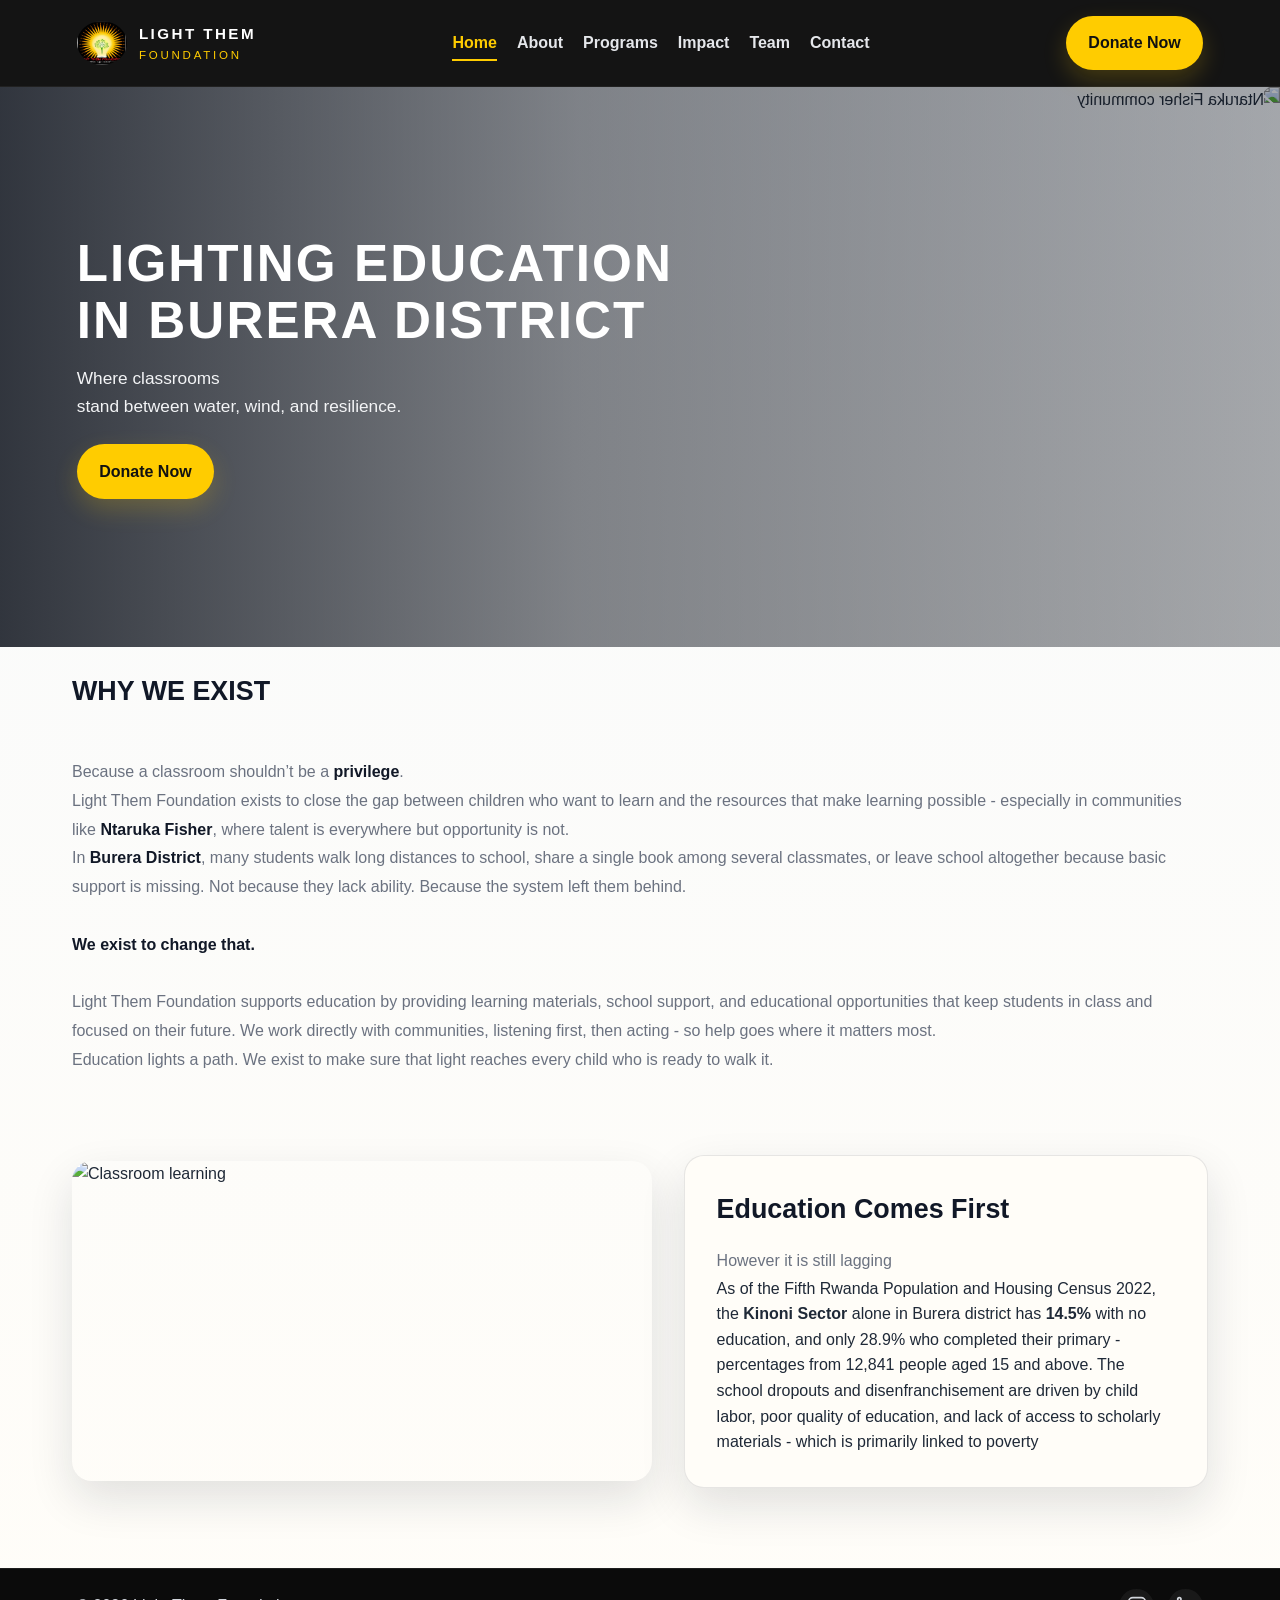
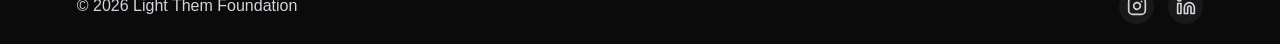
==== commit 42991944: "Add Team page and shared navigation" ====
--- a/index.html
+++ b/index.html
@@ -18,6 +18,7 @@
 <!-- HEADER -->
 <header class="header">
     <div class="header-inner">
+        <a href="index.html">
         <div class="logo">
             <img src="Assets/images/logo.png" alt="Light Them Foundation Logo">
             <div class="logo-text">
@@ -25,11 +26,13 @@
                 <span>FOUNDATION</span>
             </div>
         </div>
+        </a>
         <nav class="nav" id="mainNav">
             <a href="index.html">Home</a>
             <a href="about.html">About</a>
             <a href="programs.html">Programs</a>
             <a href="impact.html">Impact</a>
+            <a href="Team.html">Team</a>
             <a href="contact.html">Contact</a>
         </nav>
 
@@ -44,7 +47,7 @@
 
 <!-- HERO as background -->
 <div class="hero-bg">
-    <img src="Assets/images/hero.jpeg" alt="Ntaruka Fisher community">
+    <img src="Assets/images/hero.png" style="transform: scaleX(-1);" alt="Ntaruka Fisher community">
     <div class="hero-overlay">
         <h1>Lighting Education<br>in Burera District</h1>
         <p>
@@ -62,12 +65,11 @@
 <div class="content-wrapper">
     <!-- WHY WE EXIST -->
     <section class="why">
-        <h2>Why We Exist</h2>
+        <h2 style="margin-top: 5%;text-transform: uppercase;">Why We Exist</h2>
         <p>
-            <br>Because a classroom shouldn’t be a <b>privilege</b></br>.
-
+            <br>Because a classroom shouldn’t be a <b>privilege</b>.
             <br>Light Them Foundation exists to close the gap between children who want to learn and the resources that make
-            learning possible—especially in communities like <b>Ntaruka Fisher</b>, where talent is everywhere but opportunity is not.</br>
+            learning possible - especially in communities like <b>Ntaruka Fisher</b>, where talent is everywhere but opportunity is not.
 
             <br>In <strong>Burera District</strong>, many students walk long distances to school, share a single book among several classmates,
             or leave school altogether because basic support is missing. Not because they lack ability. Because the system left them behind.<br>
@@ -75,7 +77,7 @@
             <br><strong>We exist to change that.</strong></br>
 
             <br>Light Them Foundation supports education by providing learning materials, school support, and educational opportunities that keep students
-            in class and focused on their future. We work directly with communities, listening first, then acting—so help goes where it matters most.</br>
+            in class and focused on their future. We work directly with communities, listening first, then acting - so help goes where it matters most.</br>
 
             Education lights a path.
             We exist to make sure that light reaches every child who is ready to walk it.
@@ -86,7 +88,7 @@
     <!-- IMAGE + TEXT SECTION -->
     <section class="feature">
         <div class="feature-image">
-            <img src="Assets/images/dd.jpeg" alt="Classroom learning">
+            <img src="Assets/images/3.png" alt="Classroom learning">
         </div>
 
         <div class="feature-text">
@@ -95,9 +97,9 @@
                 <p>However it is still lagging</p>
                 As of the Fifth Rwanda Population and Housing Census 2022,
                 the <b>Kinoni Sector</b> alone in Burera district has <b>14.5%</b> with no education,
-                and only 28.9% who completed their primary—percentages from 12,841 people
+                and only 28.9% who completed their primary - percentages from 12,841 people
                 aged 15 and above. The school dropouts and disenfranchisement are driven by
-                child labor, poor quality of education, and lack of access to scholarly materials—which 
+                child labor, poor quality of education, and lack of access to scholarly materials - which 
                 is primarily linked to poverty
             </p>
         </div>
--- a/Assets/css/styles.css
+++ b/Assets/css/styles.css
@@ -615,6 +615,61 @@
     box-shadow: var(--shadow);
 }
 
+.team-section {
+    max-width: 1200px;
+    margin: 0 auto;
+    padding: 2rem 2rem 4rem;
+}
+
+.team-grid {
+    display: grid;
+    grid-template-columns: repeat(auto-fit, minmax(240px, 1fr));
+    gap: 1.5rem;
+}
+
+.team-card {
+    background: var(--surface);
+    border: 1px solid var(--border);
+    border-radius: 1.25rem;
+    padding: 1.4rem;
+    box-shadow: var(--shadow);
+    text-align: center;
+    transition: transform 0.2s ease, box-shadow 0.2s ease;
+}
+
+.team-card:hover {
+    transform: translateY(-6px);
+    box-shadow: 0 24px 42px rgba(17, 24, 39, 0.16);
+}
+
+.team-card img {
+    width: 100%;
+    max-width: 180px;
+    height: 180px;
+    object-fit: cover;
+    border-radius: 50%;
+    margin: 0 auto 1rem;
+    border: 4px solid rgba(255, 204, 0, 0.3);
+    background: #fff;
+}
+
+.team-card h2 {
+    font-size: 1.15rem;
+    color: var(--brand-dark);
+    margin-bottom: 0.35rem;
+}
+
+.team-position {
+    font-weight: 700;
+    color: var(--brand-dark);
+    margin-bottom: 0.3rem;
+}
+
+.team-department {
+    color: var(--muted);
+    font-size: 0.95rem;
+}
+
 .contact-section {
     display: grid;
     grid-template-columns: 1fr 1.15fr 1fr;
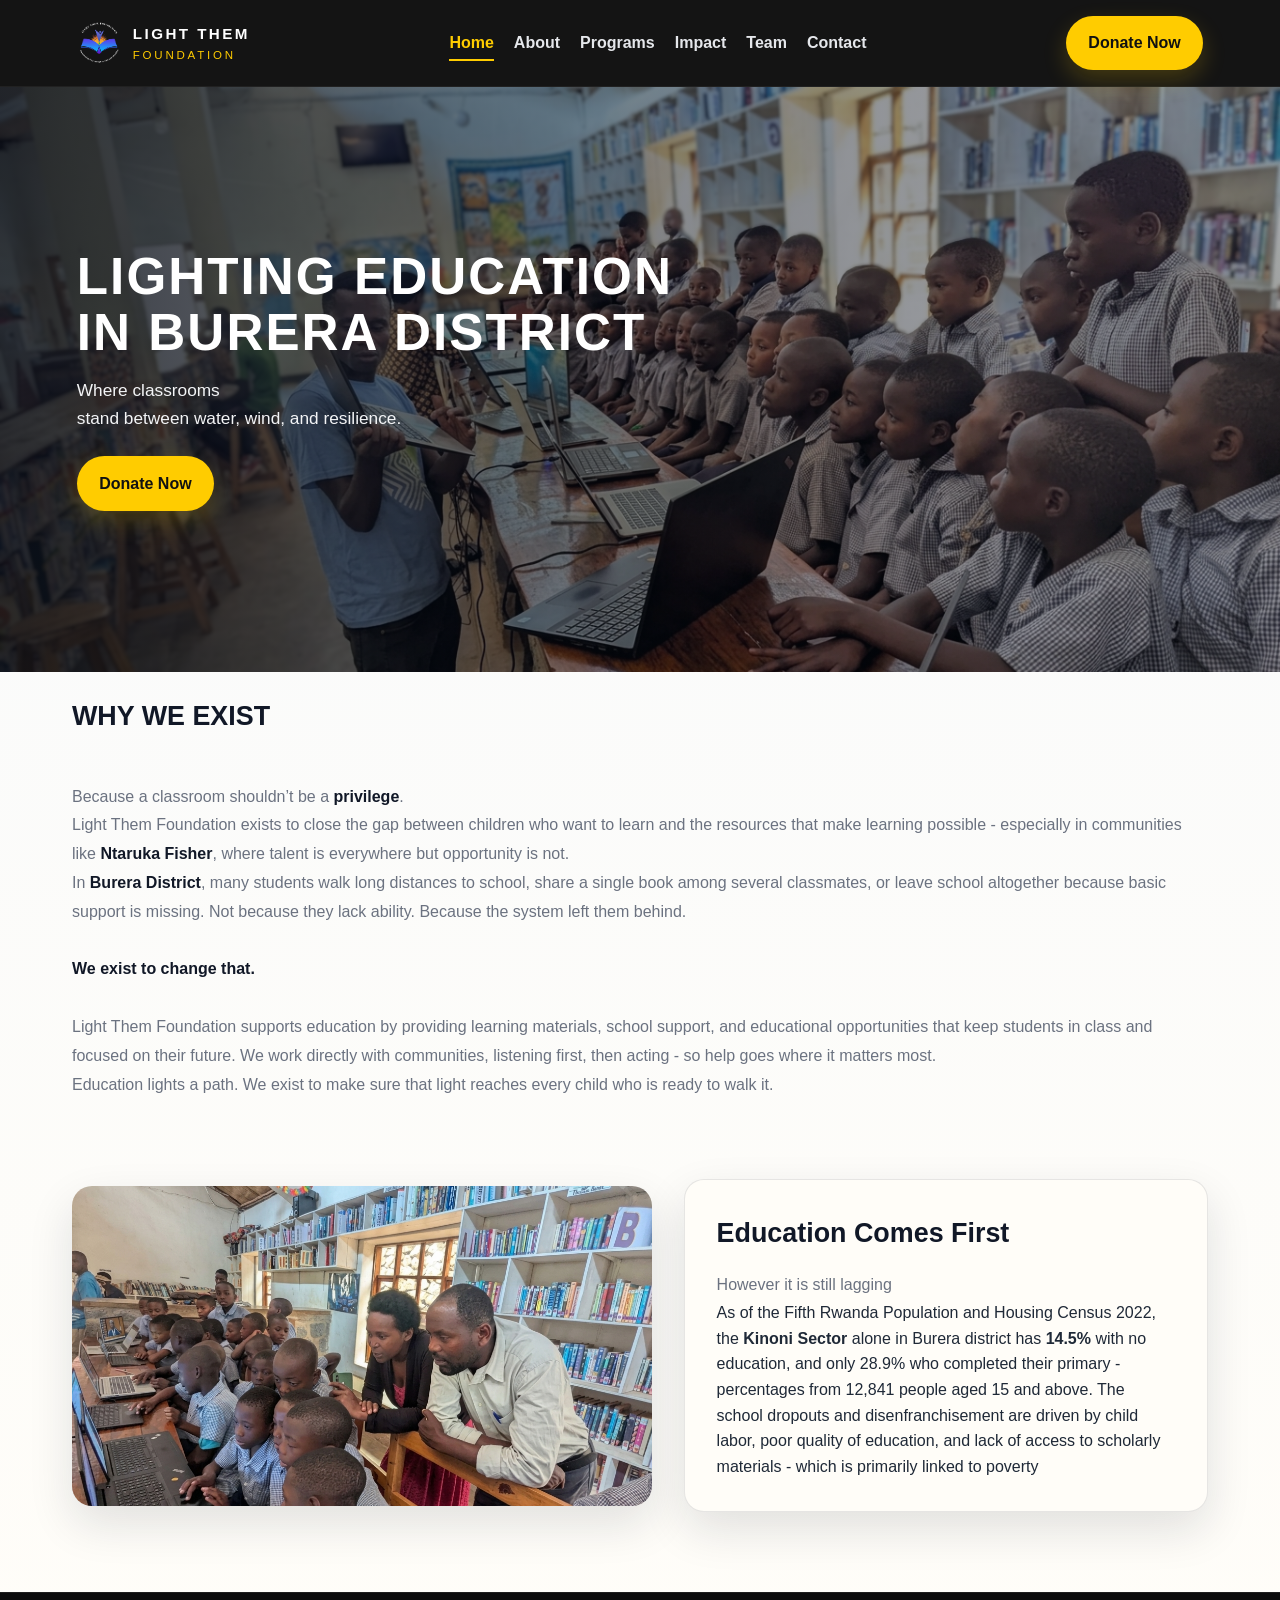
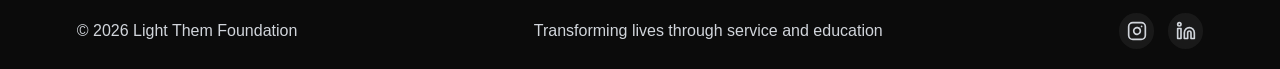
==== commit 5d32943b: "Update website design and team page" ====
--- a/index.html
+++ b/index.html
@@ -6,10 +6,10 @@
     <meta name="description" content="Light Them Foundation exists to close the gap between children,who want to learn and the educational resources in Burera District, Rwanda.">
     <meta name="google-site-verification" content="2LWvDCspux7l4hZqRlFNMhy4M7Yd1AF5LCCPHjWAyz8" />
     <meta name="viewport" content="width=device-width, initial-scale=1.0">
-    <link rel="icon" type="image/png" href="Assets/images/logo.png">
-    <link rel="apple-touch-icon" sizes="180x180" href="Assets/images/logo.png">
-    <link rel="icon" type="image/png" sizes="32x32" href="Assets/images/logo.png">
-    <link rel="icon" type="image/png" sizes="16x16" href="Assets/images/logo.png">
+    <link rel="icon" type="image/png" href="Assets/images/favicon.ico">
+    <link rel="apple-touch-icon" sizes="180x180" href="Assets/images/apple-touch-icon.png">
+    <link rel="icon" type="image/png" sizes="32x32" href="Assets/images/favicon-32x32.png">
+    <link rel="icon" type="image/png" sizes="16x16" href="Assets/images/favicon-16x16.png">
     <link rel="manifest" href="Assets/images/site.webmanifest">
     <link rel="stylesheet" href="Assets/css/styles.css">
 </head>
@@ -108,7 +108,7 @@
 
 <!-- FOOTER -->
 <footer class="footer">
-    <span>© 2026 Light Them Foundation</span>
+    <span>© 2026 Light Them Foundation</span><span>Transforming lives through service and education</span>
     <div class="footer-socials">
         <a href="https://www.instagram.com/light_them_foundation/" target="_blank" aria-label="Instagram">
             <svg xmlns="http://www.w3.org/2000/svg" width="20" height="20" viewBox="0 0 24 24" fill="none" stroke="currentColor" stroke-width="2" stroke-linecap="round" stroke-linejoin="round"><rect x="2" y="2" width="20" height="20" rx="5" ry="5"/><path d="M16 11.37A4 4 0 1 1 12.63 8 4 4 0 0 1 16 11.37z"/><line x1="17.5" y1="6.5" x2="17.51" y2="6.5"/></svg>
--- a/Assets/css/styles.css
+++ b/Assets/css/styles.css
@@ -647,6 +647,7 @@
     max-width: 180px;
     height: 180px;
     object-fit: cover;
+    object-position: center 1%;
     border-radius: 50%;
     margin: 0 auto 1rem;
     border: 4px solid rgba(255, 204, 0, 0.3);
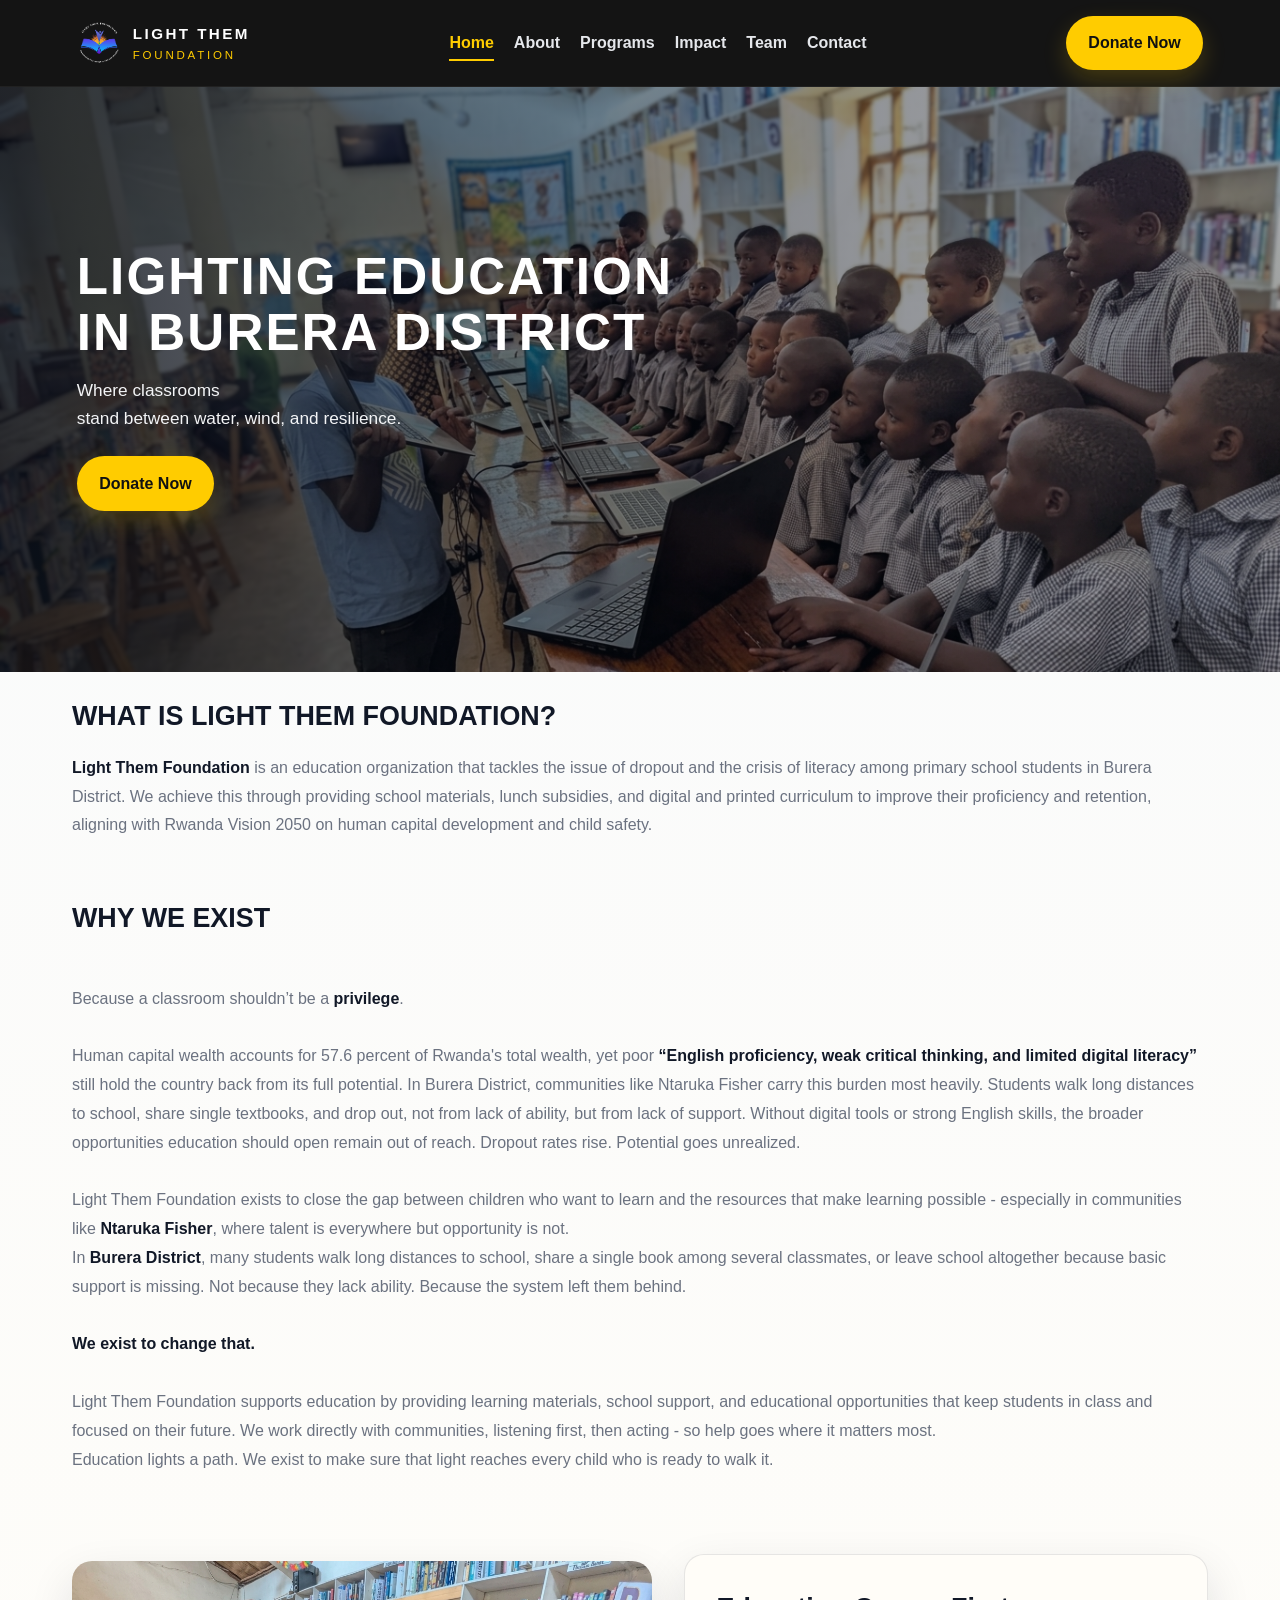
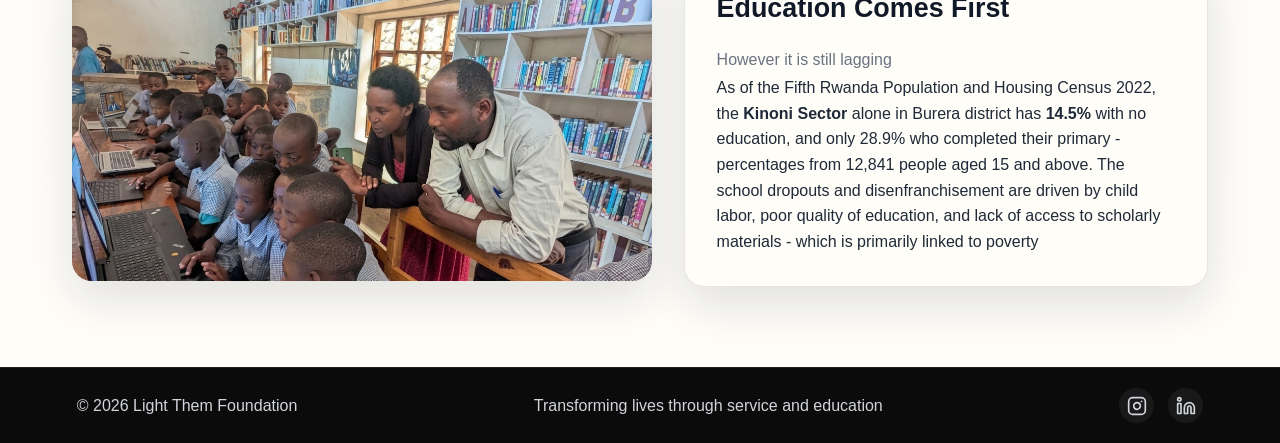
==== commit a4acc522: "applied Elie's edit requests" ====
--- a/index.html
+++ b/index.html
@@ -65,9 +65,20 @@
 <div class="content-wrapper">
     <!-- WHY WE EXIST -->
     <section class="why">
+         <h2 style="margin-top: 5%;text-transform: uppercase;">
+            What is Light Them Foundation?
+        </h2>
+        <p>
+            <strong>Light Them Foundation </strong>is an education organization that tackles the issue of dropout and the crisis of literacy among primary school students in Burera District.
+            We achieve this through providing school materials, lunch subsidies, and digital and printed curriculum to improve their proficiency and retention, 
+            aligning with Rwanda Vision 2050 on human capital development and child safety. 
+        </p>
         <h2 style="margin-top: 5%;text-transform: uppercase;">Why We Exist</h2>
         <p>
-            <br>Because a classroom shouldn’t be a <b>privilege</b>.
+            <br>Because a classroom shouldn’t be a <b>privilege</b>.</br>
+            <br>Human capital wealth accounts for 57.6 percent of Rwanda's total wealth, yet poor <b>“English proficiency, weak critical thinking, and limited digital literacy”</b> still hold the country back from its full potential.
+            In Burera District, communities like Ntaruka Fisher carry this burden most heavily. Students walk long distances to school, share single textbooks, and drop out, not from lack of ability, but from lack of support. Without digital tools or strong English skills, the broader opportunities education should open remain out of reach. Dropout rates rise. Potential goes unrealized.
+        </br>
             <br>Light Them Foundation exists to close the gap between children who want to learn and the resources that make
             learning possible - especially in communities like <b>Ntaruka Fisher</b>, where talent is everywhere but opportunity is not.
 
@@ -113,7 +124,7 @@
         <a href="https://www.instagram.com/light_them_foundation/" target="_blank" aria-label="Instagram">
             <svg xmlns="http://www.w3.org/2000/svg" width="20" height="20" viewBox="0 0 24 24" fill="none" stroke="currentColor" stroke-width="2" stroke-linecap="round" stroke-linejoin="round"><rect x="2" y="2" width="20" height="20" rx="5" ry="5"/><path d="M16 11.37A4 4 0 1 1 12.63 8 4 4 0 0 1 16 11.37z"/><line x1="17.5" y1="6.5" x2="17.51" y2="6.5"/></svg>
         </a>
-        <a href="https://www.linkedin.com/company/lightthemfoundation" target="_blank" aria-label="LinkedIn">
+        <a href="https://www.linkedin.com/company/light-them-foundation/" target="_blank" aria-label="LinkedIn">
             <svg xmlns="http://www.w3.org/2000/svg" width="20" height="20" viewBox="0 0 24 24" fill="none" stroke="currentColor" stroke-width="2" stroke-linecap="round" stroke-linejoin="round"><path d="M16 8a6 6 0 0 1 6 6v7h-4v-7a2 2 0 0 0-4 0v7h-4v-7a6 6 0 0 1 6-6z"/><rect x="2" y="9" width="4" height="12"/><circle cx="4" cy="4" r="2"/></svg>
         </a>
     </div>
